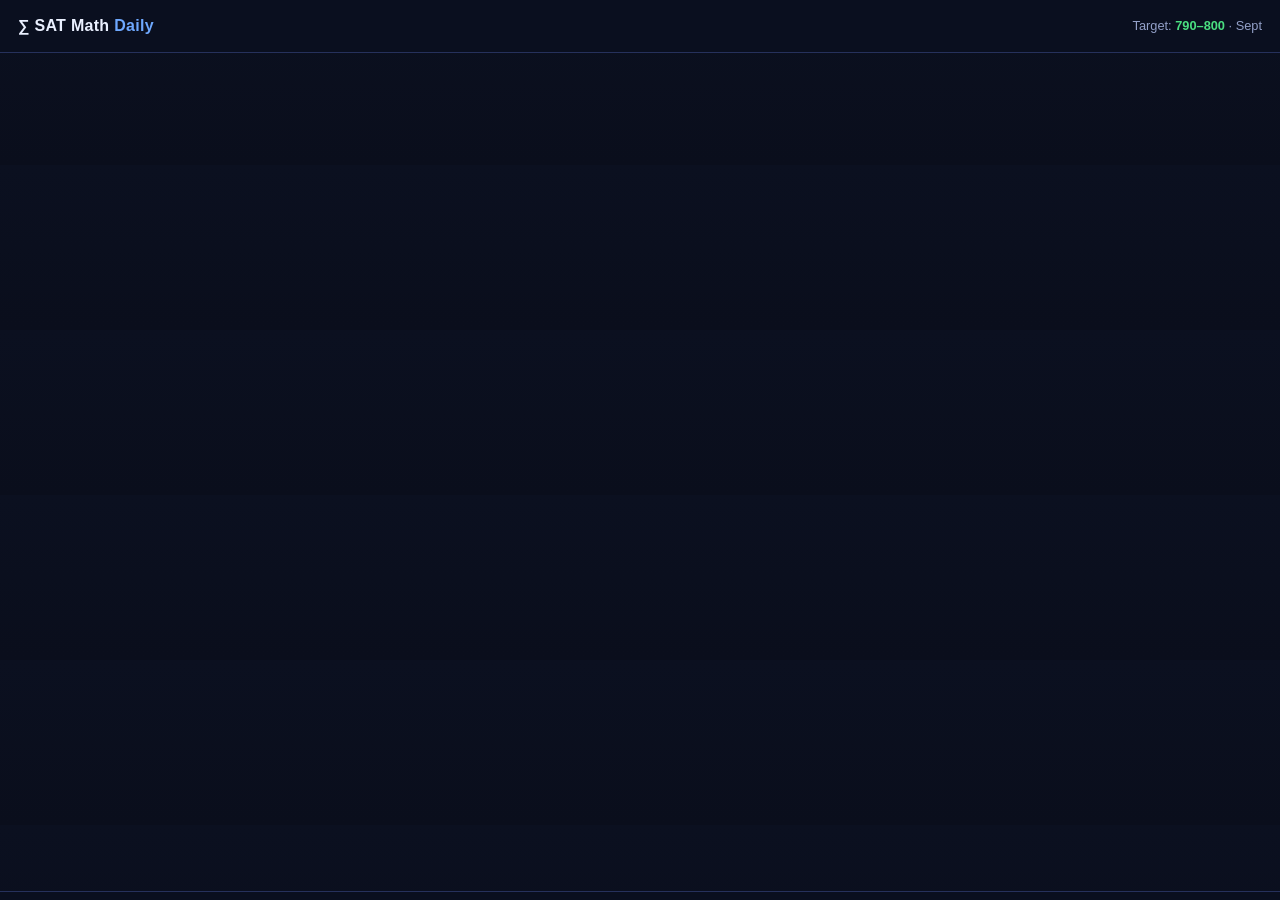
==== index.html @ e40e9bfd "Initial commit: SAT Math adaptive prep app Static web app targeting 790-800 for Sept 2026 SAT. - Ada" ====
<!DOCTYPE html>
<html lang="en">
<head>
  <meta charset="UTF-8" />
  <meta name="viewport" content="width=device-width, initial-scale=1, viewport-fit=cover" />
  <meta name="theme-color" content="#0b1020" />
  <title>SAT Math — Daily Adaptive Prep</title>
  <link rel="stylesheet" href="styles.css" />
  <!-- Desmos graphing calculator (same engine as the test). Needs internet. -->
  <script src="https://www.desmos.com/api/v1.10/calculator.js?apiKey=dcb31709b452b1cf9dc26972add0fda6"></script>
</head>
<body>
  <header id="topbar">
    <div class="brand">∑ SAT Math <span>Daily</span></div>
    <div class="goal">Target: <b>790–800</b> · Sept</div>
  </header>
  <main id="app"></main>
  <nav id="nav"></nav>
  <script src="data.js"></script>
  <script src="app.js"></script>
</body>
</html>
---- styles.css ----
:root{
  --bg:#0b1020; --bg2:#121a33; --card:#161f3d; --card2:#1d2950;
  --ink:#eaf0ff; --muted:#93a0c8; --line:#26315c;
  --accent:#6ea8fe; --accent2:#4ade80; --warn:#fbbf24; --bad:#f87171;
  --radius:16px;
}
*{box-sizing:border-box}
html,body{margin:0;padding:0}
body{
  background:linear-gradient(180deg,var(--bg),#0a0e1c);
  color:var(--ink);
  font:16px/1.5 -apple-system,BlinkMacSystemFont,"Segoe UI",Roboto,Helvetica,Arial,sans-serif;
  -webkit-font-smoothing:antialiased; padding-bottom:80px;
}
a{color:var(--accent)}
h2{font-size:1.25rem;margin:.2em 0 .4em}
.muted{color:var(--muted)}
.small{font-size:.82rem}
.center{text-align:center}

/* header */
#topbar{
  position:sticky;top:0;z-index:5;display:flex;justify-content:space-between;align-items:center;
  padding:14px 18px;background:rgba(11,16,32,.85);backdrop-filter:blur(10px);
  border-bottom:1px solid var(--line);
}
.brand{font-weight:800;letter-spacing:.3px}
.brand span{color:var(--accent);font-weight:600}
.goal{font-size:.8rem;color:var(--muted)}
.goal b{color:var(--accent2)}

/* layout */
#app{max-width:680px;margin:0 auto;padding:16px}
.card{
  background:var(--card);border:1px solid var(--line);border-radius:var(--radius);
  padding:16px;margin:12px 0;box-shadow:0 4px 20px rgba(0,0,0,.18);
}
.card.accent{border-color:var(--accent);background:linear-gradient(180deg,var(--card2),var(--card))}
.row-between{display:flex;justify-content:space-between;align-items:center;gap:10px}

/* hero */
.hero-card{background:linear-gradient(135deg,#1b2a5e,#142046)}
.hero{display:flex;justify-content:space-between;align-items:center;gap:16px;flex-wrap:wrap}
.hero-label{color:var(--muted);font-size:.8rem}
.hero-score{font-size:3rem;font-weight:800;line-height:1;color:#fff}
.hero-stats{display:flex;gap:18px}
.hero-stats.big{justify-content:space-around;width:100%;margin-top:8px}
.hero-stats div{display:flex;flex-direction:column;align-items:center}
.hero-stats b{font-size:1.4rem}
.hero-stats span{font-size:.72rem;color:var(--muted)}

/* buttons */
.big-btn{
  display:block;width:100%;margin:12px 0 4px;padding:15px;border:none;border-radius:14px;
  background:linear-gradient(135deg,var(--accent),#3b82f6);color:#fff;font-size:1.02rem;font-weight:700;
  cursor:pointer;transition:transform .05s, opacity .2s;
}
.big-btn:active{transform:scale(.985)}
.big-btn:disabled{opacity:.4;cursor:not-allowed}
.big-btn.ghost{background:transparent;border:1px solid var(--line);color:var(--ink)}

ul.tips{margin:.5em 0 0;padding-left:1.1em}
ul.tips li{margin:.35em 0}

/* question */
.q-top{display:flex;flex-wrap:wrap;gap:6px;align-items:center;margin-bottom:10px}
.q-count{margin-left:auto;color:var(--muted);font-size:.85rem}
.pill{background:var(--accent);color:#06122e;font-weight:700;font-size:.72rem;padding:3px 9px;border-radius:999px}
.pill.ghost{background:transparent;border:1px solid var(--line);color:var(--muted);font-weight:600}
.stem{font-size:1.12rem;margin:6px 0 16px;line-height:1.5}
.choices{display:flex;flex-direction:column;gap:10px}
.choice{
  text-align:left;padding:14px;border:1px solid var(--line);border-radius:12px;background:var(--card2);
  color:var(--ink);font-size:1rem;cursor:pointer;transition:.12s;
}
.choice:hover{border-color:var(--accent)}
.choice.picked{border-color:var(--accent);background:#23347a}
.choice.correct{border-color:var(--accent2);background:#16361f}
.choice.wrong{border-color:var(--bad);background:#3a1620}
.choice:disabled{cursor:default}
.grid-in input{
  width:100%;padding:14px;font-size:1.1rem;border-radius:12px;border:1px solid var(--line);
  background:var(--card2);color:var(--ink);
}
.grid-in input:focus{outline:none;border-color:var(--accent)}

/* feedback */
.verdict{margin-top:14px;padding:10px 12px;border-radius:10px;font-weight:600}
.verdict.ok{background:#16361f;color:#9af2b6}
.verdict.no{background:#3a1620;color:#ffb4bd}
.explain{margin-top:10px;display:flex;flex-direction:column;gap:8px}
.ex-block{background:var(--bg2);border:1px solid var(--line);border-radius:10px;padding:10px 12px;font-size:.95rem}
.ex-block.tip{border-color:#b88a2a;background:#2a2410}
.ex-block.dz{border-color:#2f6f4f;background:#102a20}

/* bars */
.barline{margin:8px 0}
.bar{height:9px;background:var(--bg2);border-radius:999px;overflow:hidden;margin-top:4px}
.fill{height:100%;background:linear-gradient(90deg,var(--accent),var(--accent2))}

/* practice domain grid */
.dom-grid{display:grid;grid-template-columns:1fr 1fr;gap:10px;margin-top:10px}
.dom-btn{text-align:left;padding:14px;border:1px solid var(--line);border-radius:12px;background:var(--card2);color:var(--ink);cursor:pointer}
.dom-btn:hover{border-color:var(--accent)}
.dom-name{font-weight:700;margin-bottom:8px;font-size:.95rem}

/* desmos */
.calc{width:100%;height:340px;border:1px solid var(--line);border-radius:12px;overflow:hidden}

/* nav */
#nav{
  position:fixed;bottom:0;left:0;right:0;display:flex;justify-content:space-around;
  background:rgba(11,16,32,.92);backdrop-filter:blur(12px);border-top:1px solid var(--line);
  padding:8px 4px env(safe-area-inset-bottom);
}
#nav button{
  flex:1;background:none;border:none;color:var(--muted);font-size:.72rem;font-weight:600;
  padding:8px 2px;cursor:pointer;border-radius:10px;
}
#nav button.active{color:var(--accent)}

/* mock */
.mock-clock{margin-left:8px;font-weight:800;font-variant-numeric:tabular-nums;color:var(--warn);
  background:#2a2410;border:1px solid #b88a2a;border-radius:8px;padding:2px 8px;font-size:.85rem}
.mock-nav{display:flex;gap:10px;margin-top:8px}
.mock-nav .big-btn{margin-top:4px}
.small-btn{font-size:.82rem;padding:9px}

@media(max-width:420px){ .hero-score{font-size:2.5rem} .dom-grid{grid-template-columns:1fr} }
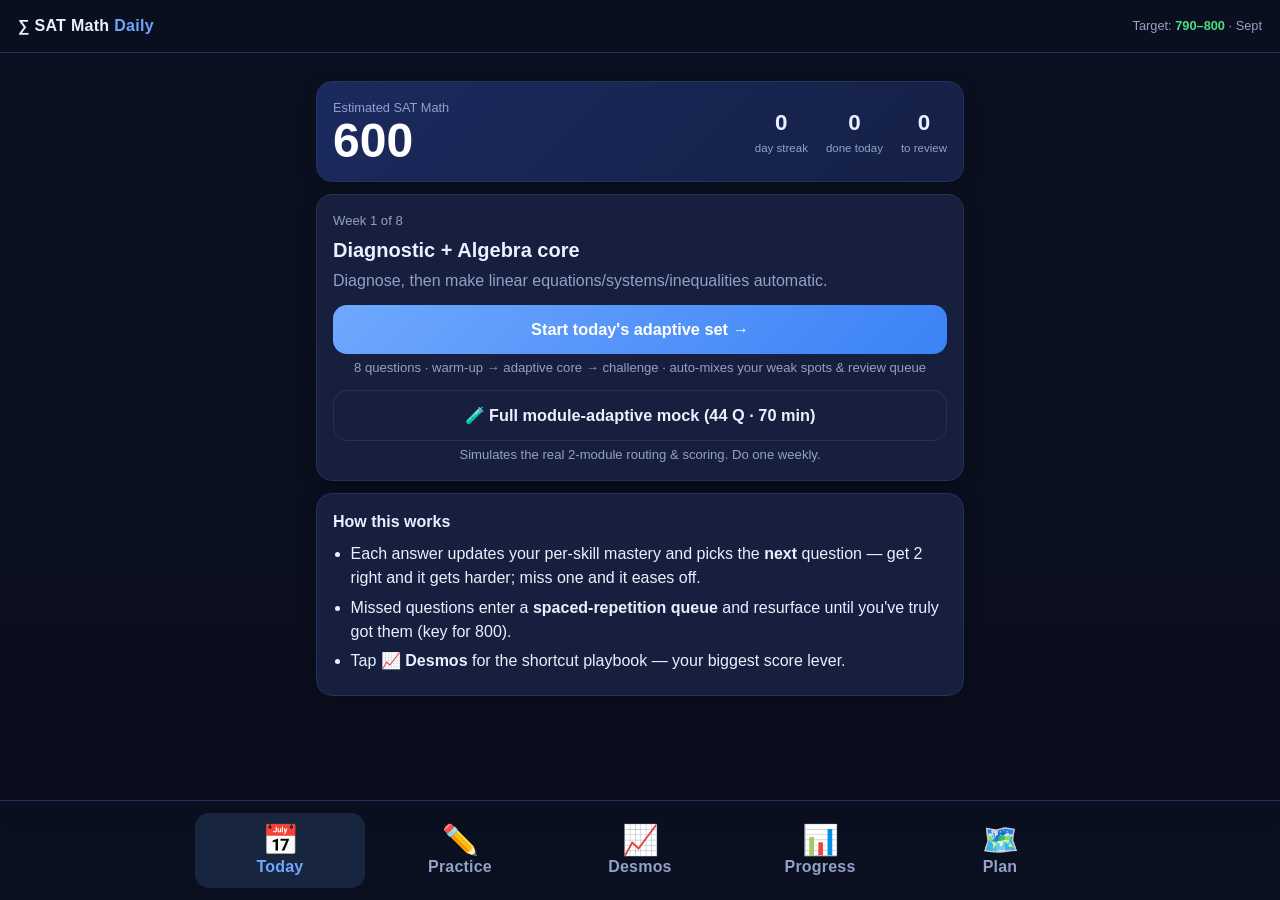
==== commit 5aa6194d: "Add PWA (installable Android app + offline) and resize nav - manifest.json + icons + sw.js: installa" ====
--- a/index.html
+++ b/index.html
@@ -5,6 +5,16 @@
   <meta name="viewport" content="width=device-width, initial-scale=1, viewport-fit=cover" />
   <meta name="theme-color" content="#0b1020" />
   <title>SAT Math — Daily Adaptive Prep</title>
+
+  <!-- Installable app (Android / Chrome / iOS home screen) -->
+  <link rel="manifest" href="manifest.json" />
+  <link rel="icon" href="icon-192.png" />
+  <link rel="apple-touch-icon" href="icon-192.png" />
+  <meta name="mobile-web-app-capable" content="yes" />
+  <meta name="apple-mobile-web-app-capable" content="yes" />
+  <meta name="apple-mobile-web-app-status-bar-style" content="black-translucent" />
+  <meta name="apple-mobile-web-app-title" content="SAT Math" />
+
   <link rel="stylesheet" href="styles.css" />
   <!-- Desmos graphing calculator (same engine as the test). Needs internet. -->
   <script src="https://www.desmos.com/api/v1.10/calculator.js?apiKey=dcb31709b452b1cf9dc26972add0fda6"></script>
@@ -18,5 +28,11 @@
   <nav id="nav"></nav>
   <script src="data.js"></script>
   <script src="app.js"></script>
+  <script>
+    if ("serviceWorker" in navigator) {
+      window.addEventListener("load", () =>
+        navigator.serviceWorker.register("sw.js").catch(() => {}));
+    }
+  </script>
 </body>
 </html>
--- a/styles.css
+++ b/styles.css
@@ -109,15 +109,43 @@
 
 /* nav */
 #nav{
-  position:fixed;bottom:0;left:0;right:0;display:flex;justify-content:space-around;
-  background:rgba(11,16,32,.92);backdrop-filter:blur(12px);border-top:1px solid var(--line);
-  padding:8px 4px env(safe-area-inset-bottom);
+  position:fixed;bottom:0;left:0;right:0;display:flex;justify-content:center;gap:6px;
+  background:rgba(11,16,32,.94);backdrop-filter:blur(12px);border-top:1px solid var(--line);
+  padding:8px 6px calc(8px + env(safe-area-inset-bottom));
 }
 #nav button{
-  flex:1;background:none;border:none;color:var(--muted);font-size:.72rem;font-weight:600;
-  padding:8px 2px;cursor:pointer;border-radius:10px;
+  flex:1;max-width:150px;display:flex;flex-direction:column;align-items:center;gap:3px;
+  background:none;border:none;color:var(--muted);font-weight:600;
+  padding:8px 2px;cursor:pointer;border-radius:12px;transition:background .12s,color .12s;
 }
-#nav button.active{color:var(--accent)}
+#nav button .ni{font-size:1.4rem;line-height:1}
+#nav button .nl{font-size:.76rem}
+#nav button.active{color:var(--accent);background:rgba(110,168,254,.14)}
+#nav button:hover{color:var(--ink)}
+
+/* bigger, comfier nav on laptop/desktop */
+@media(min-width:700px){
+  body{padding-bottom:104px}
+  #nav{gap:10px;padding:12px 8px}
+  #nav button{max-width:170px;padding:12px 10px;border-radius:14px}
+  #nav button .ni{font-size:1.85rem}
+  #nav button .nl{font-size:1rem;letter-spacing:.2px}
+}
+
+/* simpler, thumb-friendly mobile UI */
+@media(max-width:520px){
+  body{font-size:17px;padding-bottom:96px}
+  #topbar{padding:12px 14px}
+  #app{padding:14px 12px}
+  .card{padding:15px;border-radius:14px}
+  .stem{font-size:1.2rem;line-height:1.55}
+  .choice{padding:17px 15px;font-size:1.06rem}
+  .grid-in input{padding:16px;font-size:1.15rem}
+  .big-btn{padding:18px;font-size:1.1rem;border-radius:16px}
+  .dom-grid{grid-template-columns:1fr}
+  #nav button .ni{font-size:1.55rem}
+  #nav button .nl{font-size:.82rem}
+}
 
 /* mock */
 .mock-clock{margin-left:8px;font-weight:800;font-variant-numeric:tabular-nums;color:var(--warn);
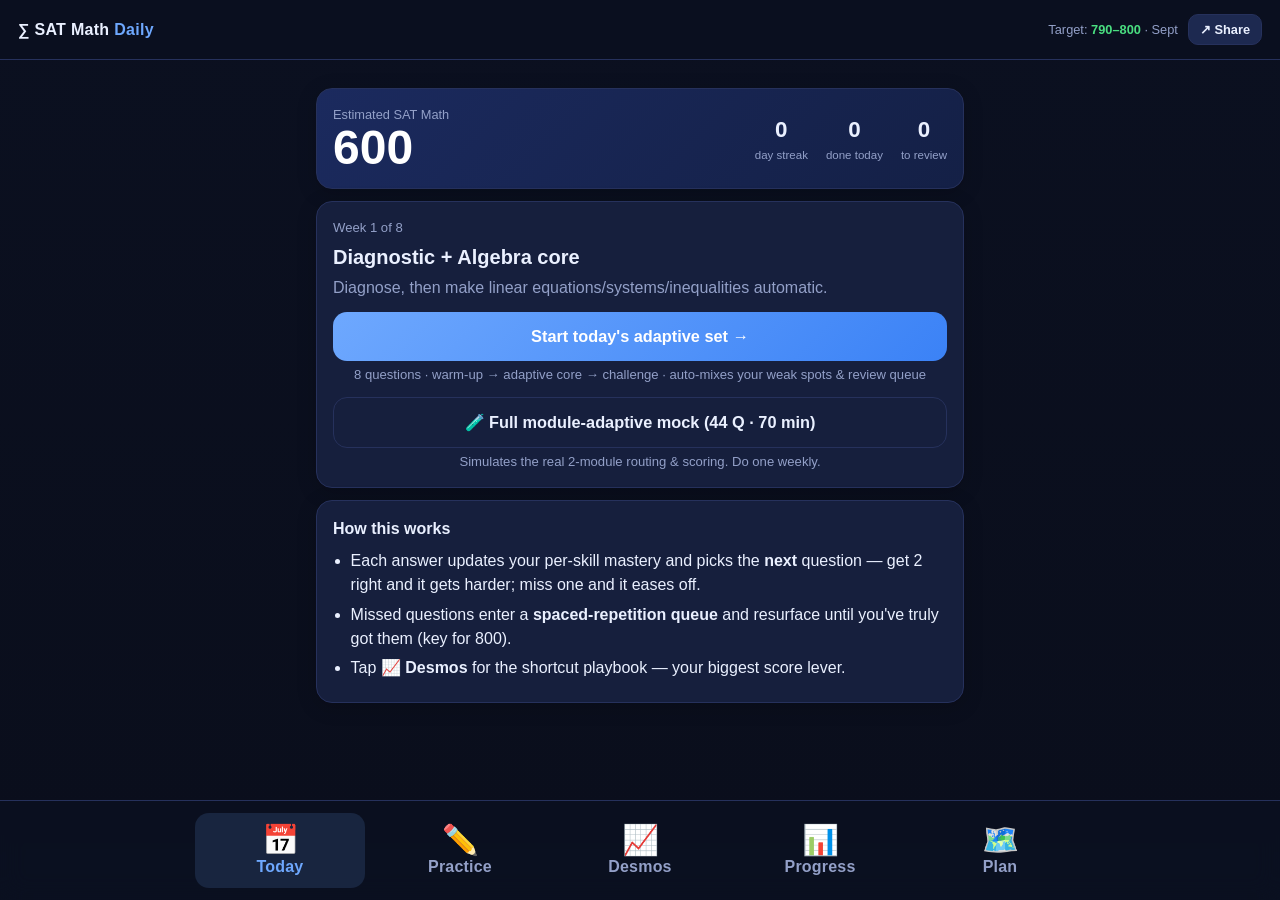
==== commit be567939: "iOS PWA polish + share/QR: notch-safe insets, 180px apple icon, in-app Share button with QR overlay " ====
--- a/index.html
+++ b/index.html
@@ -9,7 +9,7 @@
   <!-- Installable app (Android / Chrome / iOS home screen) -->
   <link rel="manifest" href="manifest.json" />
   <link rel="icon" href="icon-192.png" />
-  <link rel="apple-touch-icon" href="icon-192.png" />
+  <link rel="apple-touch-icon" href="apple-touch-icon.png" />
   <meta name="mobile-web-app-capable" content="yes" />
   <meta name="apple-mobile-web-app-capable" content="yes" />
   <meta name="apple-mobile-web-app-status-bar-style" content="black-translucent" />
@@ -22,7 +22,10 @@
 <body>
   <header id="topbar">
     <div class="brand">∑ SAT Math <span>Daily</span></div>
-    <div class="goal">Target: <b>790–800</b> · Sept</div>
+    <div style="display:flex;align-items:center;gap:10px">
+      <div class="goal">Target: <b>790–800</b> · Sept</div>
+      <button class="share-btn" onclick="shareApp()">↗ Share</button>
+    </div>
   </header>
   <main id="app"></main>
   <nav id="nav"></nav>
--- a/styles.css
+++ b/styles.css
@@ -20,9 +20,38 @@
 
 /* header */
 #topbar{
-  position:sticky;top:0;z-index:5;display:flex;justify-content:space-between;align-items:center;
-  padding:14px 18px;background:rgba(11,16,32,.85);backdrop-filter:blur(10px);
+  position:sticky;top:0;z-index:5;display:flex;justify-content:space-between;align-items:center;gap:8px;
+  padding:14px 18px;padding-top:calc(14px + env(safe-area-inset-top));
+  padding-left:calc(18px + env(safe-area-inset-left));
+  padding-right:calc(18px + env(safe-area-inset-right));
+  background:rgba(11,16,32,.85);backdrop-filter:blur(10px);
   border-bottom:1px solid var(--line);
+}
+.share-btn{
+  flex:none;background:var(--card2);color:var(--ink);border:1px solid var(--line);
+  border-radius:10px;padding:7px 11px;font-size:.8rem;font-weight:600;cursor:pointer;
+}
+.share-btn:active{transform:scale(.96)}
+
+/* share / install overlay */
+#share-overlay{
+  position:fixed;inset:0;z-index:50;display:flex;align-items:center;justify-content:center;
+  background:rgba(4,7,18,.72);backdrop-filter:blur(4px);padding:20px;
+}
+.share-modal{
+  position:relative;background:var(--card);border:1px solid var(--line);border-radius:var(--radius);
+  padding:22px;max-width:340px;width:100%;text-align:center;box-shadow:0 20px 60px rgba(0,0,0,.5);
+}
+.share-x{
+  position:absolute;top:10px;right:10px;background:none;border:none;color:var(--muted);
+  font-size:1.1rem;cursor:pointer;padding:6px;line-height:1;
+}
+.share-qr{
+  width:200px;height:200px;border-radius:12px;background:#fff;padding:10px;margin:6px auto 12px;display:block;
+}
+.share-url{
+  font-size:.82rem;color:var(--accent);word-break:break-all;background:var(--bg2);
+  border:1px solid var(--line);border-radius:10px;padding:9px;margin-bottom:12px;
 }
 .brand{font-weight:800;letter-spacing:.3px}
 .brand span{color:var(--accent);font-weight:600}
